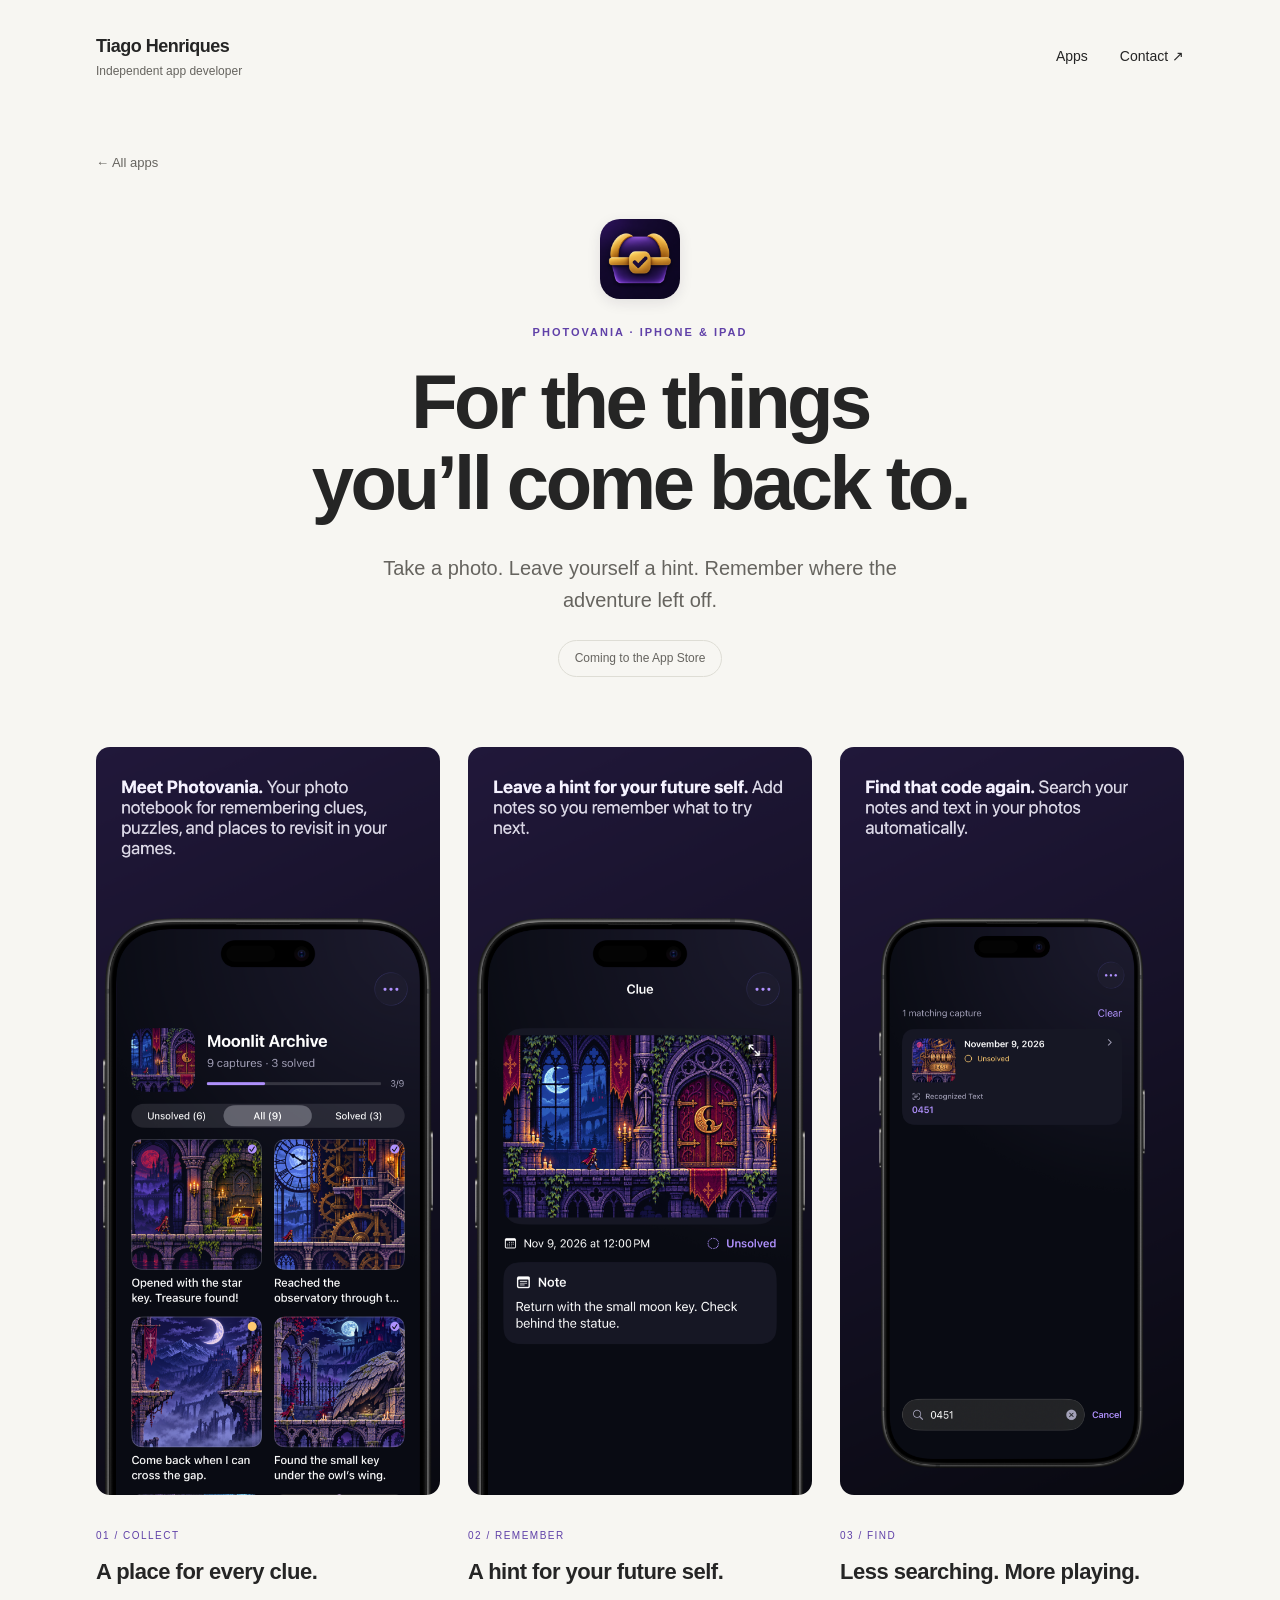
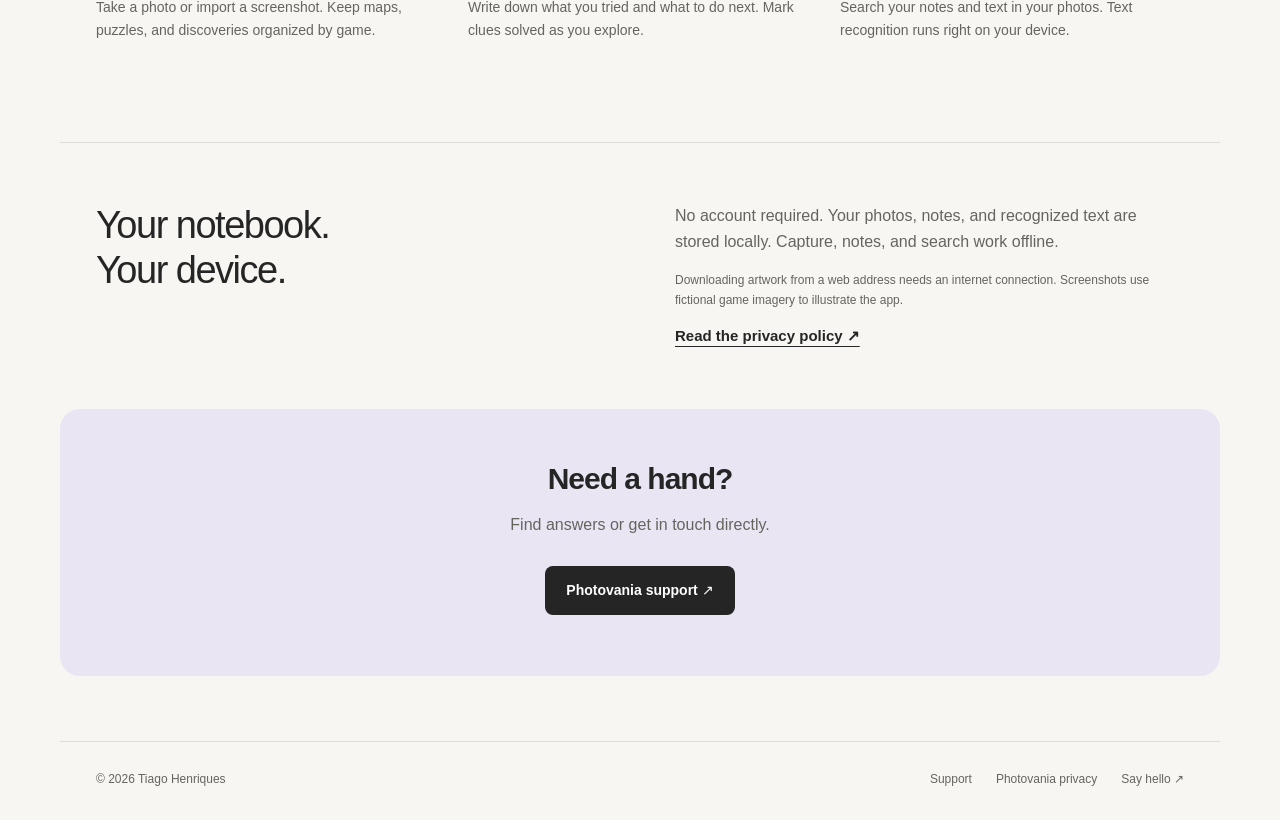
==== photovania/index.html @ fec08819 "Add developer website and Photovania support pages" ====
<!doctype html><html lang="en"><head><meta charset="utf-8"><meta name="viewport" content="width=device-width, initial-scale=1"><meta name="robots" content="noindex, nofollow"><meta name="description" content="Save game clues, add notes, and find your way back with Photovania."><title>Photovania — Your visual memory for games</title><link rel="icon" href="../assets/photovania-icon.png"><link rel="stylesheet" href="../style.css"></head><body><a class="skip" href="#main">Skip to content</a><header class="header wrap"><a class="wordmark" href="../">Tiago Henriques<span>Independent app developer</span></a><nav aria-label="Main navigation"><a href="../#apps">Apps</a><a href="mailto:tiagomnh@gmail.com">Contact <span aria-hidden="true">↗</span></a></nav></header><main id="main"><section class="product-intro wrap"><a class="back" href="../">← All apps</a><img class="icon" src="../assets/photovania-icon.png" width="80" height="80" alt="Photovania icon"><p class="eyebrow">PHOTOVANIA · IPHONE &amp; IPAD</p><h1>For the things<br>you’ll come back to.</h1><p class="lede">Take a photo. Leave yourself a hint. Remember where the adventure left off.</p><span class="status">Coming to the App Store</span></section><section class="showcase wrap" aria-label="Inside Photovania"><article><img src="../assets/collection.png" width="1206" height="2622" alt="A collection of game captures in Photovania"><span class="number">01 / COLLECT</span><h2>A place for every clue.</h2><p>Take a photo or import a screenshot. Keep maps, puzzles, and discoveries organized by game.</p></article><article><img src="../assets/notes.png" width="1206" height="2622" alt="A saved game photo with a note to return with the moon key"><span class="number">02 / REMEMBER</span><h2>A hint for your future self.</h2><p>Write down what you tried and what to do next. Mark clues solved as you explore.</p></article><article><img src="../assets/search.png" width="1206" height="2622" alt="Searching 0451 finds text recognized inside a saved photo"><span class="number">03 / FIND</span><h2>Less searching. More playing.</h2><p>Search your notes and text in your photos. Text recognition runs right on your device.</p></article></section><section class="quiet wrap"><h2>Your notebook.<br>Your device.</h2><div><p>No account required. Your photos, notes, and recognized text are stored locally. Capture, notes, and search work offline.</p><p class="small">Downloading artwork from a web address needs an internet connection. Screenshots use fictional game imagery to illustrate the app.</p><a class="text-link" href="privacy/">Read the privacy policy ↗</a></div></section><section class="help wrap"><h2>Need a hand?</h2><p>Find answers or get in touch directly.</p><a class="button" href="support/">Photovania support ↗</a></section></main><footer class="wrap"><span>© 2026 Tiago Henriques</span><div><a href="../photovania/support/">Support</a><a href="../photovania/privacy/">Photovania privacy</a><a href="mailto:tiagomnh@gmail.com">Say hello ↗</a></div></footer></body></html>
---- style.css ----
:root{--paper:#f7f6f2;--ink:#252525;--muted:#66645f;--line:#deddd5;--accent:#6041a8;--lavender:#eae5f3}*{box-sizing:border-box}html{scroll-behavior:smooth}body{margin:0;background:var(--paper);color:var(--ink);font:16px/1.65 -apple-system,BlinkMacSystemFont,"Segoe UI",sans-serif}a{color:inherit;text-underline-offset:5px}img{display:block;max-width:100%;height:auto}.wrap{max-width:1160px;margin:auto;padding-left:36px;padding-right:36px}.header{display:flex;justify-content:space-between;align-items:center;padding-top:32px;padding-bottom:26px}.wordmark{text-decoration:none;font-size:18px;font-weight:650;letter-spacing:-.5px}.wordmark span{display:block;font-size:12px;font-weight:400;letter-spacing:0;color:var(--muted)}nav{display:flex;gap:32px}nav a{text-decoration:none;font-size:14px}.intro{padding-top:90px;padding-bottom:86px}.eyebrow{font-size:11px;letter-spacing:2px;font-weight:650;color:var(--accent);margin:0 0 20px}h1,h2,p{margin-top:0}h1{font-size:clamp(44px,6vw,76px);line-height:1.07;letter-spacing:-3.5px;font-weight:550;margin-bottom:28px}.lede{font-size:20px;line-height:1.6;color:var(--muted);max-width:550px}.section-label{display:flex;align-items:center;justify-content:space-between;border-top:1px solid var(--line);padding:22px 0}.section-label h2{font-size:15px;margin:0}.section-label span,.small,.availability{font-size:12px;color:var(--muted)}.app-card{background:var(--lavender);border-radius:24px;display:grid;grid-template-columns:1fr 1fr;overflow:hidden;min-height:630px}.app-copy{padding:54px;align-self:center}.icon{border-radius:20px;margin-bottom:28px;box-shadow:0 4px 14px #20143318}.app-copy h2{font-size:42px;line-height:1.1;letter-spacing:-1.5px;margin-bottom:16px}.app-copy .eyebrow{margin-bottom:10px}.tagline{font-size:26px;line-height:1.3;letter-spacing:-.7px}.app-copy>p:not(.tagline):not(.eyebrow):not(.availability){color:#57515f;max-width:350px}.button{display:inline-flex;align-items:center;justify-content:space-between;gap:28px;text-decoration:none;background:var(--ink);color:white;padding:13px 21px;border-radius:8px;font-size:14px;font-weight:550;margin:12px 0 16px}.button:hover{background:var(--accent)}.app-art{display:flex;align-items:flex-start;justify-content:center;background:#dfd8ee;padding:40px 35px 0;max-height:680px;overflow:hidden}.app-art img{width:320px;border-radius:12px;transform:rotate(5deg);box-shadow:0 20px 50px #34294a26}.contact{padding-top:100px;padding-bottom:90px;display:grid;grid-template-columns:1fr 1fr;gap:0 80px}.contact>.eyebrow{grid-column:1/-1}.contact h2,.quiet h2{font-size:38px;line-height:1.2;letter-spacing:-1.5px;font-weight:500}.contact>div{max-width:370px;color:var(--muted)}.text-link{font-size:15px;font-weight:600;color:var(--ink)}footer{display:flex;justify-content:space-between;gap:25px;font-size:12px;color:var(--muted);padding-top:28px!important;padding-bottom:30px!important;border-top:1px solid var(--line)}footer div{display:flex;gap:24px}footer a{text-decoration:none}.product-intro{padding-top:45px;padding-bottom:70px;text-align:center}.back{display:block;text-align:left;font-size:13px;color:var(--muted);text-decoration:none;margin-bottom:45px}.product-intro .icon{margin:0 auto 24px}.product-intro .lede{margin:0 auto 24px}.status{display:inline-block;border:1px solid var(--line);border-radius:30px;font-size:12px;padding:8px 16px;color:var(--muted)}.showcase{display:grid;grid-template-columns:repeat(3,1fr);gap:28px;padding-bottom:85px}.showcase img{border-radius:14px;margin-bottom:26px}.number{font-size:10px;letter-spacing:1.5px;color:var(--accent)}.showcase h2{font-size:22px;line-height:1.3;letter-spacing:-.5px;margin:10px 0}.showcase p{font-size:14px;color:var(--muted)}.quiet{border-top:1px solid var(--line);padding-top:60px;padding-bottom:60px;display:grid;grid-template-columns:1fr 1fr;gap:70px}.quiet p{color:var(--muted)}.help{text-align:center;background:var(--lavender);padding-top:45px;padding-bottom:45px;margin-bottom:65px;border-radius:20px}.help h2{font-size:30px;letter-spacing:-1px;margin-bottom:8px}.help p{color:var(--muted)}.document{max-width:800px;padding-top:45px;padding-bottom:80px}.document h1{font-size:58px}.document section{margin-top:40px}.document h2{font-size:23px;letter-spacing:-.5px}.document section p{color:#55534f}.document .lede{max-width:100%}details{border-top:1px solid var(--line);padding:18px 0}summary{cursor:pointer;font-weight:550}details p{margin:12px 0 0}.skip{position:absolute;left:15px;top:-60px;background:var(--ink);color:white;padding:10px;z-index:10}.skip:focus{top:10px}:focus-visible{outline:3px solid #8c65cc;outline-offset:5px}@media(max-width:700px){.wrap{padding-left:24px;padding-right:24px}.header{padding-top:22px}nav{gap:18px}.wordmark{font-size:16px}.wordmark span{font-size:10px}.intro{padding-top:58px;padding-bottom:50px}h1{letter-spacing:-2px}.lede{font-size:18px}.app-card{grid-template-columns:1fr}.app-copy{padding:32px}.app-art{max-height:460px;padding-top:32px}.app-art img{width:270px}.contact,.quiet{grid-template-columns:1fr;gap:14px;padding-top:55px;padding-bottom:45px}.contact h2,.quiet h2{font-size:32px}.showcase{grid-template-columns:1fr;gap:42px;max-width:440px}.showcase img{width:100%}.product-intro h1,.document h1{font-size:43px}.help{margin-left:24px;margin-right:24px}.document{padding-top:26px}.back{margin-bottom:32px}footer{flex-direction:column;gap:12px}footer div{flex-wrap:wrap;gap:18px}}@media(prefers-reduced-motion:reduce){html{scroll-behavior:auto}}
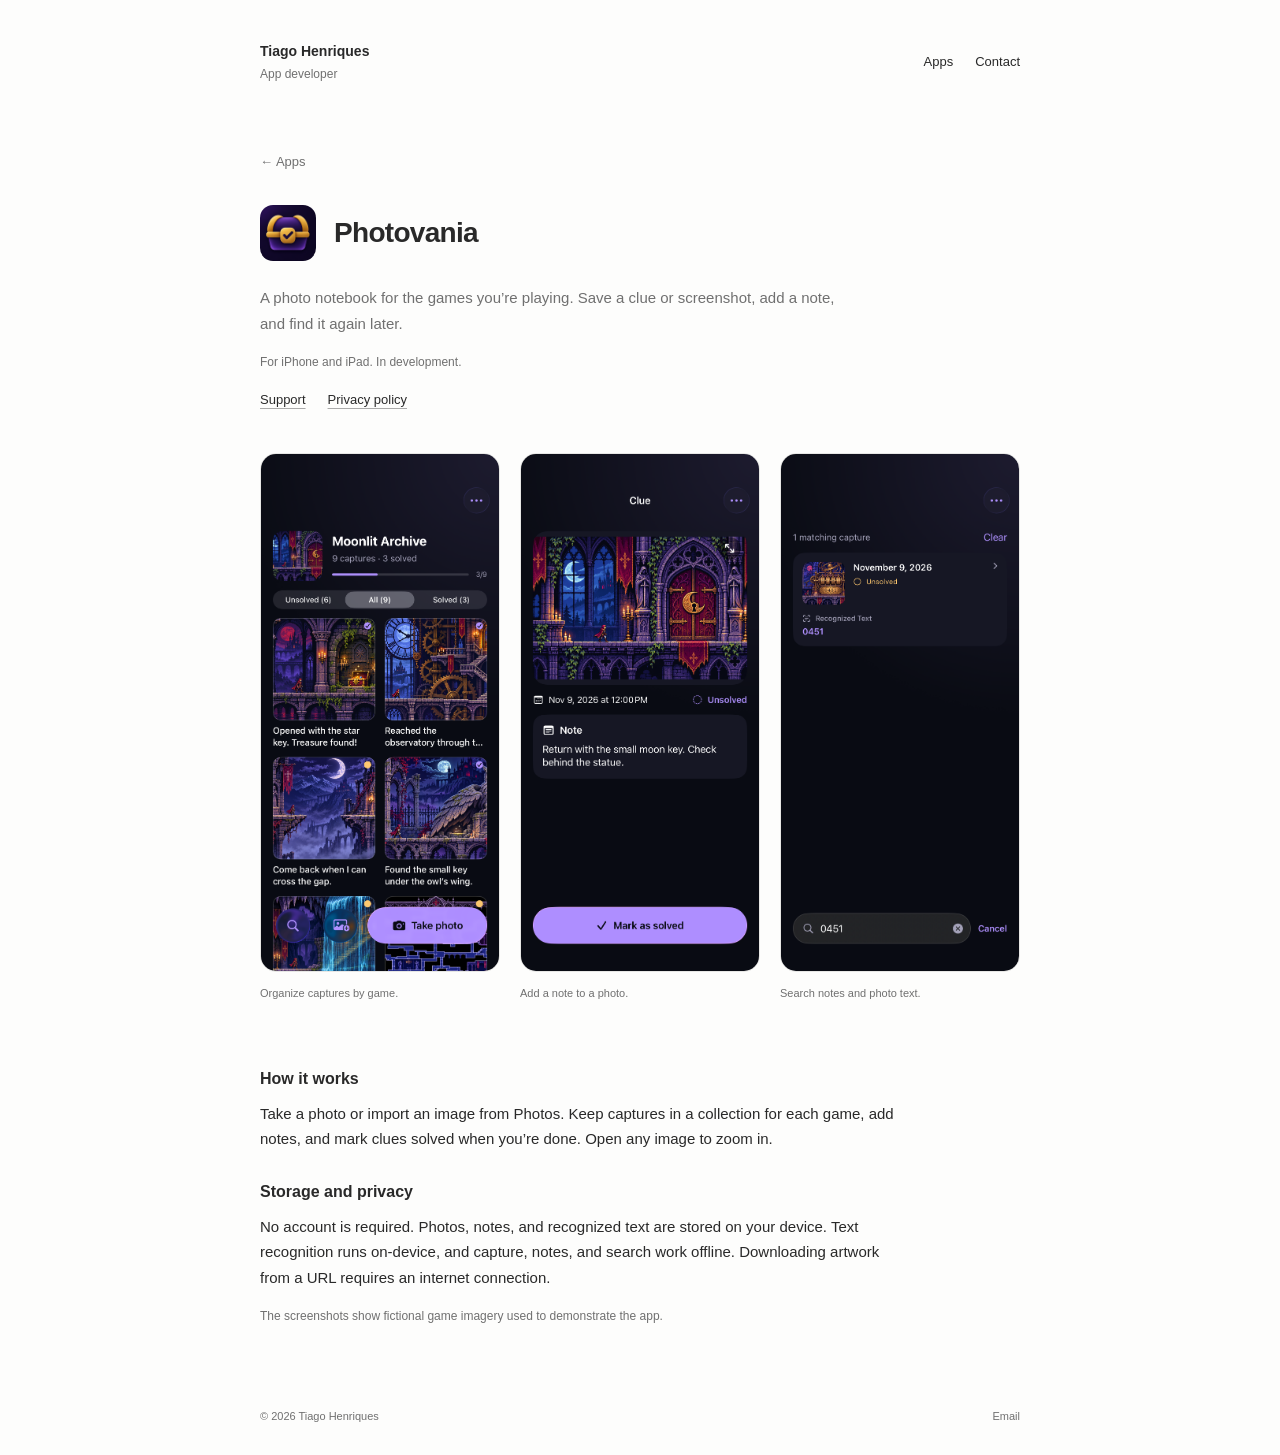
==== commit 1dd0f145: "Refine developer site pages and app screenshots" ====
--- a/photovania/index.html
+++ b/photovania/index.html
@@ -1 +1 @@
-<!doctype html><html lang="en"><head><meta charset="utf-8"><meta name="viewport" content="width=device-width, initial-scale=1"><meta name="robots" content="noindex, nofollow"><meta name="description" content="Save game clues, add notes, and find your way back with Photovania."><title>Photovania — Your visual memory for games</title><link rel="icon" href="../assets/photovania-icon.png"><link rel="stylesheet" href="../style.css"></head><body><a class="skip" href="#main">Skip to content</a><header class="header wrap"><a class="wordmark" href="../">Tiago Henriques<span>Independent app developer</span></a><nav aria-label="Main navigation"><a href="../#apps">Apps</a><a href="mailto:tiagomnh@gmail.com">Contact <span aria-hidden="true">↗</span></a></nav></header><main id="main"><section class="product-intro wrap"><a class="back" href="../">← All apps</a><img class="icon" src="../assets/photovania-icon.png" width="80" height="80" alt="Photovania icon"><p class="eyebrow">PHOTOVANIA · IPHONE &amp; IPAD</p><h1>For the things<br>you’ll come back to.</h1><p class="lede">Take a photo. Leave yourself a hint. Remember where the adventure left off.</p><span class="status">Coming to the App Store</span></section><section class="showcase wrap" aria-label="Inside Photovania"><article><img src="../assets/collection.png" width="1206" height="2622" alt="A collection of game captures in Photovania"><span class="number">01 / COLLECT</span><h2>A place for every clue.</h2><p>Take a photo or import a screenshot. Keep maps, puzzles, and discoveries organized by game.</p></article><article><img src="../assets/notes.png" width="1206" height="2622" alt="A saved game photo with a note to return with the moon key"><span class="number">02 / REMEMBER</span><h2>A hint for your future self.</h2><p>Write down what you tried and what to do next. Mark clues solved as you explore.</p></article><article><img src="../assets/search.png" width="1206" height="2622" alt="Searching 0451 finds text recognized inside a saved photo"><span class="number">03 / FIND</span><h2>Less searching. More playing.</h2><p>Search your notes and text in your photos. Text recognition runs right on your device.</p></article></section><section class="quiet wrap"><h2>Your notebook.<br>Your device.</h2><div><p>No account required. Your photos, notes, and recognized text are stored locally. Capture, notes, and search work offline.</p><p class="small">Downloading artwork from a web address needs an internet connection. Screenshots use fictional game imagery to illustrate the app.</p><a class="text-link" href="privacy/">Read the privacy policy ↗</a></div></section><section class="help wrap"><h2>Need a hand?</h2><p>Find answers or get in touch directly.</p><a class="button" href="support/">Photovania support ↗</a></section></main><footer class="wrap"><span>© 2026 Tiago Henriques</span><div><a href="../photovania/support/">Support</a><a href="../photovania/privacy/">Photovania privacy</a><a href="mailto:tiagomnh@gmail.com">Say hello ↗</a></div></footer></body></html>+<!doctype html><html lang="en"><head><meta charset="utf-8"><meta name="viewport" content="width=device-width, initial-scale=1"><meta name="description" content="Save game clues, add notes, and find your way back with Photovania."><title>Photovania — Tiago Henriques</title><link rel="icon" href="../assets/photovania-icon.png"><link rel="stylesheet" href="../style.css"></head><body><a class="skip" href="#main">Skip to content</a><header class="header wrap"><a class="wordmark" href="../">Tiago Henriques<span>App developer</span></a><nav aria-label="Main navigation"><a href="../#apps">Apps</a><a href="mailto:tiagomnh@gmail.com">Contact</a></nav></header><main id="main"><section class="product-intro wrap"><a class="back" href="../">← Apps</a><div class="product-title"><img class="icon" src="../assets/photovania-icon.png" width="56" height="56" alt=""><h1>Photovania</h1></div><p>A photo notebook for the games you’re playing. Save a clue or screenshot, add a note, and find it again later.</p><p class="small">For iPhone and iPad. In development.</p><div class="links"><a href="support/">Support</a><a href="privacy/">Privacy policy</a></div></section><section class="wrap screenshots" aria-label="App screenshots"><figure><a class="screenshot-link" href="../assets/ui-collection.png" aria-label="Enlarge screenshot: Game collection with saved photos and solved progress"><img src="../assets/ui-collection.png" width="1206" height="2622" alt="Game collection with saved photos and solved progress"></a><figcaption>Organize captures by game.</figcaption></figure><figure><a class="screenshot-link" href="../assets/ui-notes.png" aria-label="Enlarge screenshot: Saved photo with a note about a moon key"><img src="../assets/ui-notes.png" width="1206" height="2622" alt="Saved photo with a note about a moon key"></a><figcaption>Add a note to a photo.</figcaption></figure><figure><a class="screenshot-link" href="../assets/ui-search.png" aria-label="Enlarge screenshot: Search results for text recognized in a photo"><img src="../assets/ui-search.png" width="1206" height="2622" alt="Search results for text recognized in a photo"></a><figcaption>Search notes and photo text.</figcaption></figure></section><section class="wrap information"><h2>How it works</h2><p>Take a photo or import an image from Photos. Keep captures in a collection for each game, add notes, and mark clues solved when you’re done. Open any image to zoom in.</p><h2>Storage and privacy</h2><p>No account is required. Photos, notes, and recognized text are stored on your device. Text recognition runs on-device, and capture, notes, and search work offline. Downloading artwork from a URL requires an internet connection.</p><p class="small">The screenshots show fictional game imagery used to demonstrate the app.</p></section></main><dialog class="image-viewer" aria-label="Expanded app screenshot"><form method="dialog"><button autofocus aria-label="Close screenshot">Close</button></form><img alt=""></dialog><script src="../screenshots.js" defer></script><footer class="wrap"><span>© 2026 Tiago Henriques</span><a href="mailto:tiagomnh@gmail.com">Email</a></footer></body></html>
--- a/style.css
+++ b/style.css
@@ -1 +1,76 @@
-:root{--paper:#f7f6f2;--ink:#252525;--muted:#66645f;--line:#deddd5;--accent:#6041a8;--lavender:#eae5f3}*{box-sizing:border-box}html{scroll-behavior:smooth}body{margin:0;background:var(--paper);color:var(--ink);font:16px/1.65 -apple-system,BlinkMacSystemFont,"Segoe UI",sans-serif}a{color:inherit;text-underline-offset:5px}img{display:block;max-width:100%;height:auto}.wrap{max-width:1160px;margin:auto;padding-left:36px;padding-right:36px}.header{display:flex;justify-content:space-between;align-items:center;padding-top:32px;padding-bottom:26px}.wordmark{text-decoration:none;font-size:18px;font-weight:650;letter-spacing:-.5px}.wordmark span{display:block;font-size:12px;font-weight:400;letter-spacing:0;color:var(--muted)}nav{display:flex;gap:32px}nav a{text-decoration:none;font-size:14px}.intro{padding-top:90px;padding-bottom:86px}.eyebrow{font-size:11px;letter-spacing:2px;font-weight:650;color:var(--accent);margin:0 0 20px}h1,h2,p{margin-top:0}h1{font-size:clamp(44px,6vw,76px);line-height:1.07;letter-spacing:-3.5px;font-weight:550;margin-bottom:28px}.lede{font-size:20px;line-height:1.6;color:var(--muted);max-width:550px}.section-label{display:flex;align-items:center;justify-content:space-between;border-top:1px solid var(--line);padding:22px 0}.section-label h2{font-size:15px;margin:0}.section-label span,.small,.availability{font-size:12px;color:var(--muted)}.app-card{background:var(--lavender);border-radius:24px;display:grid;grid-template-columns:1fr 1fr;overflow:hidden;min-height:630px}.app-copy{padding:54px;align-self:center}.icon{border-radius:20px;margin-bottom:28px;box-shadow:0 4px 14px #20143318}.app-copy h2{font-size:42px;line-height:1.1;letter-spacing:-1.5px;margin-bottom:16px}.app-copy .eyebrow{margin-bottom:10px}.tagline{font-size:26px;line-height:1.3;letter-spacing:-.7px}.app-copy>p:not(.tagline):not(.eyebrow):not(.availability){color:#57515f;max-width:350px}.button{display:inline-flex;align-items:center;justify-content:space-between;gap:28px;text-decoration:none;background:var(--ink);color:white;padding:13px 21px;border-radius:8px;font-size:14px;font-weight:550;margin:12px 0 16px}.button:hover{background:var(--accent)}.app-art{display:flex;align-items:flex-start;justify-content:center;background:#dfd8ee;padding:40px 35px 0;max-height:680px;overflow:hidden}.app-art img{width:320px;border-radius:12px;transform:rotate(5deg);box-shadow:0 20px 50px #34294a26}.contact{padding-top:100px;padding-bottom:90px;display:grid;grid-template-columns:1fr 1fr;gap:0 80px}.contact>.eyebrow{grid-column:1/-1}.contact h2,.quiet h2{font-size:38px;line-height:1.2;letter-spacing:-1.5px;font-weight:500}.contact>div{max-width:370px;color:var(--muted)}.text-link{font-size:15px;font-weight:600;color:var(--ink)}footer{display:flex;justify-content:space-between;gap:25px;font-size:12px;color:var(--muted);padding-top:28px!important;padding-bottom:30px!important;border-top:1px solid var(--line)}footer div{display:flex;gap:24px}footer a{text-decoration:none}.product-intro{padding-top:45px;padding-bottom:70px;text-align:center}.back{display:block;text-align:left;font-size:13px;color:var(--muted);text-decoration:none;margin-bottom:45px}.product-intro .icon{margin:0 auto 24px}.product-intro .lede{margin:0 auto 24px}.status{display:inline-block;border:1px solid var(--line);border-radius:30px;font-size:12px;padding:8px 16px;color:var(--muted)}.showcase{display:grid;grid-template-columns:repeat(3,1fr);gap:28px;padding-bottom:85px}.showcase img{border-radius:14px;margin-bottom:26px}.number{font-size:10px;letter-spacing:1.5px;color:var(--accent)}.showcase h2{font-size:22px;line-height:1.3;letter-spacing:-.5px;margin:10px 0}.showcase p{font-size:14px;color:var(--muted)}.quiet{border-top:1px solid var(--line);padding-top:60px;padding-bottom:60px;display:grid;grid-template-columns:1fr 1fr;gap:70px}.quiet p{color:var(--muted)}.help{text-align:center;background:var(--lavender);padding-top:45px;padding-bottom:45px;margin-bottom:65px;border-radius:20px}.help h2{font-size:30px;letter-spacing:-1px;margin-bottom:8px}.help p{color:var(--muted)}.document{max-width:800px;padding-top:45px;padding-bottom:80px}.document h1{font-size:58px}.document section{margin-top:40px}.document h2{font-size:23px;letter-spacing:-.5px}.document section p{color:#55534f}.document .lede{max-width:100%}details{border-top:1px solid var(--line);padding:18px 0}summary{cursor:pointer;font-weight:550}details p{margin:12px 0 0}.skip{position:absolute;left:15px;top:-60px;background:var(--ink);color:white;padding:10px;z-index:10}.skip:focus{top:10px}:focus-visible{outline:3px solid #8c65cc;outline-offset:5px}@media(max-width:700px){.wrap{padding-left:24px;padding-right:24px}.header{padding-top:22px}nav{gap:18px}.wordmark{font-size:16px}.wordmark span{font-size:10px}.intro{padding-top:58px;padding-bottom:50px}h1{letter-spacing:-2px}.lede{font-size:18px}.app-card{grid-template-columns:1fr}.app-copy{padding:32px}.app-art{max-height:460px;padding-top:32px}.app-art img{width:270px}.contact,.quiet{grid-template-columns:1fr;gap:14px;padding-top:55px;padding-bottom:45px}.contact h2,.quiet h2{font-size:32px}.showcase{grid-template-columns:1fr;gap:42px;max-width:440px}.showcase img{width:100%}.product-intro h1,.document h1{font-size:43px}.help{margin-left:24px;margin-right:24px}.document{padding-top:26px}.back{margin-bottom:32px}footer{flex-direction:column;gap:12px}footer div{flex-wrap:wrap;gap:18px}}@media(prefers-reduced-motion:reduce){html{scroll-behavior:auto}}
+:root { color-scheme: light; --ink: #292929; --muted: #707070; --line: #e7e7e5; --paper: #fdfdfc; }
+* { box-sizing: border-box; }
+body { margin: 0; background: var(--paper); color: var(--ink); font: 15px/1.7 -apple-system, BlinkMacSystemFont, "Segoe UI", sans-serif; -webkit-font-smoothing: antialiased; }
+a { color: inherit; text-decoration-color: #aaa; text-underline-offset: 4px; }
+a:hover { text-decoration-color: var(--ink); }
+.wrap { max-width: 820px; padding-inline: 30px; margin-inline: auto; }
+.header { display: flex; justify-content: space-between; align-items: center; padding-top: 40px; padding-bottom: 28px; }
+.wordmark { font-size: 14px; font-weight: 600; text-decoration: none; }
+.wordmark span { display: block; font-size: 12px; font-weight: 400; color: var(--muted); }
+nav, .links { display: flex; flex-wrap: wrap; gap: 22px; font-size: 13px; }
+nav a, footer a { text-decoration: none; }
+h1, h2, p { margin-top: 0; }
+h1 { font-size: 28px; line-height: 1.3; letter-spacing: -.7px; font-weight: 550; margin-bottom: 18px; }
+h2 { font-size: 16px; line-height: 1.5; font-weight: 600; margin-bottom: 10px; }
+p { margin-bottom: 16px; }
+.intro { padding-top: 32px; padding-bottom: 18px; }
+.intro p, .app-row p, .contact p, .product-intro>p { color: var(--muted); }
+.app-row { display: grid; grid-template-columns: 56px 1fr; gap: 24px; border-top: 1px solid var(--line); border-bottom: 1px solid var(--line); padding-block: 30px; }
+.app-row h2 { font-size: 19px; margin-bottom: 6px; }
+.app-row h2 a { text-decoration: none; }
+.app-row p { margin-bottom: 8px; }
+.app-row .links { margin-top: 18px; }
+.icon { border-radius: 13px; display: block; }
+.small, .availability { color: var(--muted); font-size: 12px; }
+.contact { padding-top: 28px; padding-bottom: 22px; }
+footer { display: flex; justify-content: space-between; flex-wrap: wrap; gap: 18px; padding-top: 24px; padding-bottom: 30px; color: var(--muted); font-size: 11px; }
+footer div { display: flex; flex-wrap: wrap; gap: 20px; }
+.product-intro { padding-top: 36px; padding-bottom: 32px; }
+.back { display: inline-block; color: var(--muted); font-size: 13px; margin-bottom: 32px; text-decoration: none; }
+.product-title { display: flex; align-items: center; gap: 18px; margin-bottom: 24px; }
+.product-title h1 { margin: 0; }
+.product-intro>p { max-width: 590px; }
+.screenshots { display: grid; grid-template-columns: repeat(3,minmax(0,1fr)); gap: 20px; padding-top: 10px; padding-bottom: 36px; }
+figure { margin: 0; }
+figure img { display: block; width: 100%; height: auto; border-radius: 16px; border: 1px solid var(--line); }
+figcaption { font-size: 11px; color: var(--muted); margin-top: 12px; }
+.information { padding-bottom: 40px; }
+.information h2 { margin-top: 28px; }
+.information p { max-width: 650px; }
+.document { max-width: 760px; padding-top: 36px; padding-bottom: 45px; }
+.document .lede { color: var(--muted); }
+.document section { margin-top: 32px; }
+.document h2 { margin-bottom: 12px; }
+.document section p { color: var(--muted); }
+.button { display: inline-block; margin: 0 0 12px; font-size: 14px; }
+details { border-top: 1px solid var(--line); padding-block: 16px; }
+summary { cursor: pointer; font-size: 14px; }
+details p { margin-top: 12px; margin-bottom: 0; }
+.skip { position: absolute; left: 16px; top: -80px; padding: 8px; background: var(--paper); }
+.skip:focus { top: 8px; }
+:focus-visible { outline: 2px solid var(--ink); outline-offset: 5px; }
+@media (max-width: 560px) {
+ .wrap { padding-inline: 22px; }
+ .header { padding-top: 26px; }
+ nav { gap: 16px; }
+ .intro { padding-top: 24px; }
+ h1 { font-size: 25px; }
+ .app-row { gap: 18px; grid-template-columns: 44px 1fr; }
+ .app-row .icon { width: 44px; height: 44px; border-radius: 10px; }
+ .screenshots { gap: 14px; overflow-x: auto; grid-template-columns: repeat(3, 180px); scroll-snap-type: x proximity; }
+ figure { scroll-snap-align: start; }
+ footer { flex-direction: column; }
+ .contact { padding-bottom: 18px; }
+}
+
+@media (prefers-color-scheme: dark) {
+ :root { color-scheme: dark; --ink: #e6e6e3; --muted: #aaa9a5; --line: #343432; --paper: #1b1b1a; }
+ a { text-decoration-color: #777; }
+}
+.screenshot-link { display: block; border-radius: 16px; cursor: zoom-in; }
+.image-viewer { border: 1px solid var(--line); border-radius: 12px; padding: 14px; background: var(--paper); color: var(--ink); max-width: calc(100vw - 24px); max-height: calc(100dvh - 24px); }
+.image-viewer::backdrop { background: rgb(0 0 0 / .75); }
+.image-viewer form { display: flex; justify-content: flex-end; margin-bottom: 12px; }
+.image-viewer button { font: inherit; color: inherit; background: transparent; border: 1px solid var(--line); border-radius: 6px; padding: 6px 14px; cursor: pointer; }
+.image-viewer>img { display: block; width: auto; height: auto; max-width: 100%; max-height: calc(100dvh - 120px); margin-inline: auto; border-radius: 8px; }
+html:has(.image-viewer[open]) { overflow: hidden; }
